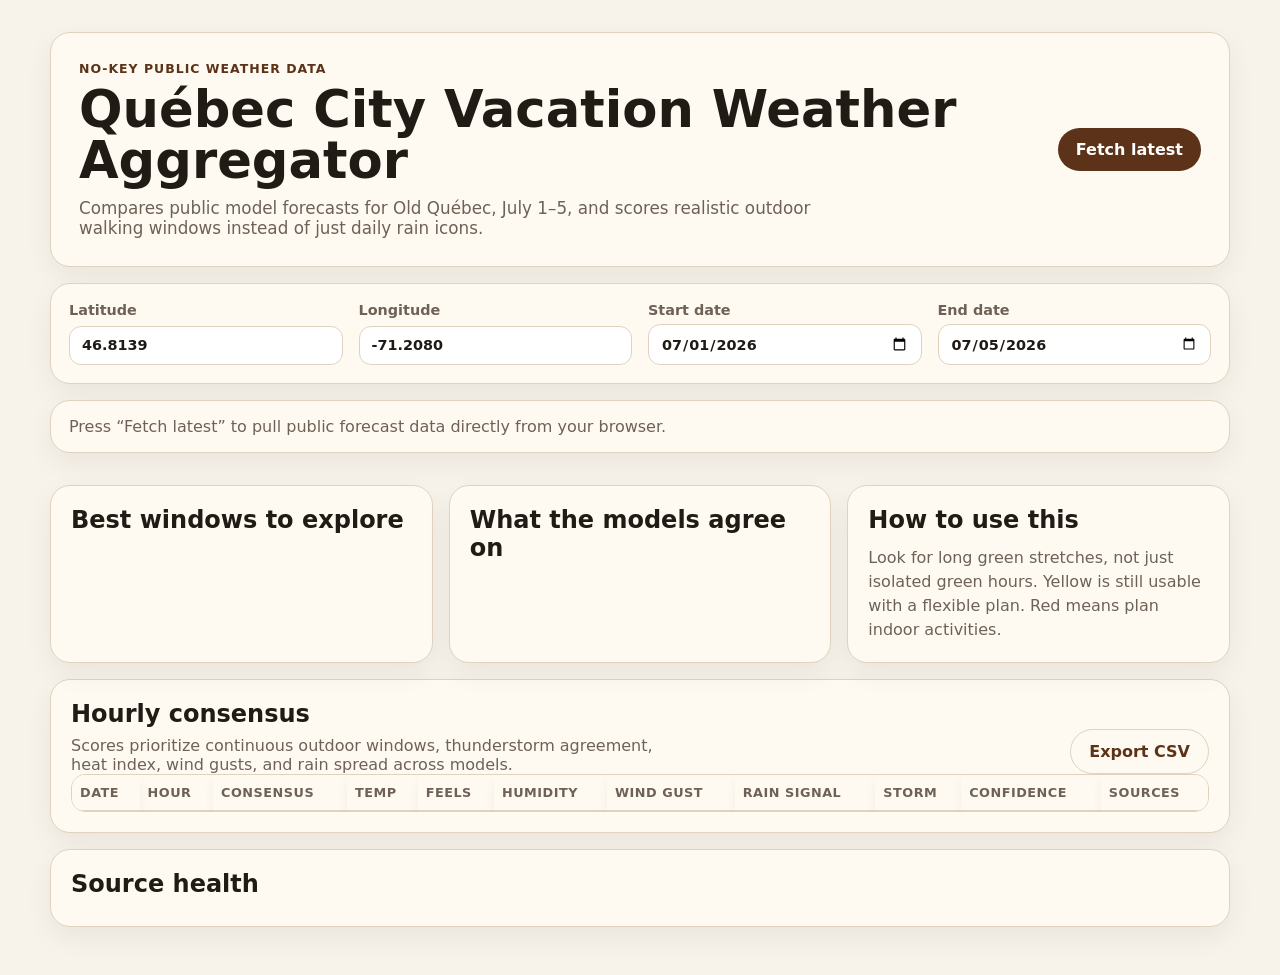
==== index.html @ 6f470f9b "first" ====
<!doctype html>
<html lang="en">
  <head>
    <meta charset="utf-8" />
    <meta name="viewport" content="width=device-width, initial-scale=1" />
    <title>Québec City Weather Aggregator</title>
    <link rel="stylesheet" href="styles.css" />
  </head>
  <body>
    <main class="app">
      <header class="hero">
        <div>
          <p class="eyebrow">No-key public weather data</p>
          <h1>Québec City Vacation Weather Aggregator</h1>
          <p class="lede">
            Compares public model forecasts for Old Québec, July 1–5, and scores
            realistic outdoor walking windows instead of just daily rain icons.
          </p>
        </div>
        <button id="refreshButton" type="button">Fetch latest</button>
      </header>

      <section class="controls" aria-label="Forecast controls">
        <label>
          Latitude
          <input id="latitude" type="number" step="0.0001" value="46.8139" />
        </label>
        <label>
          Longitude
          <input id="longitude" type="number" step="0.0001" value="-71.2080" />
        </label>
        <label>
          Start date
          <input id="startDate" type="date" value="2026-07-01" />
        </label>
        <label>
          End date
          <input id="endDate" type="date" value="2026-07-05" />
        </label>
      </section>

      <section class="notice" id="status" role="status">
        Press “Fetch latest” to pull public forecast data directly from your browser.
      </section>

      <section class="summaryGrid" id="summaryGrid" aria-live="polite"></section>

      <section class="insightGrid" aria-live="polite">
        <section class="panel compactPanel">
          <h2>Best windows to explore</h2>
          <ul id="bestWindows" class="insightList"></ul>
        </section>
        <section class="panel compactPanel">
          <h2>What the models agree on</h2>
          <ul id="modelAgreement" class="insightList"></ul>
        </section>
        <section class="panel compactPanel">
          <h2>How to use this</h2>
          <p class="helpText">
            Look for long green stretches, not just isolated green hours. Yellow is
            still usable with a flexible plan. Red means plan indoor activities.
          </p>
        </section>
      </section>

      <section class="panel">
        <div class="panelHeader">
          <div>
            <h2>Hourly consensus</h2>
            <p>
              Scores prioritize continuous outdoor windows, thunderstorm agreement,
              heat index, wind gusts, and rain spread across models.
            </p>
          </div>
          <button id="exportButton" type="button" class="secondaryButton">Export CSV</button>
        </div>
        <div class="tableWrap">
          <table id="hourlyTable">
            <thead>
              <tr>
                <th>Date</th>
                <th>Hour</th>
                <th>Consensus</th>
                <th>Temp</th>
                <th>Feels</th>
                <th>Humidity</th>
                <th>Wind gust</th>
                <th>Rain signal</th>
                <th>Storm</th>
                <th>Confidence</th>
                <th>Sources</th>
              </tr>
            </thead>
            <tbody></tbody>
          </table>
        </div>
      </section>

      <section class="panel">
        <h2>Source health</h2>
        <ul id="sourceHealth" class="sourceHealth"></ul>
      </section>
    </main>

    <script src="app.js"></script>
  </body>
</html>
---- styles.css ----
:root {
  color-scheme: light dark;
  --bg: #f7f3eb;
  --card: #fffaf1;
  --text: #211b16;
  --muted: #6e6257;
  --border: #dfd2bf;
  --excellent: #cbf3d7;
  --good: #e1f5cf;
  --marginal: #fff0bd;
  --poor: #ffd6cc;
  --accent: #5c3218;
}

* { box-sizing: border-box; }

body {
  margin: 0;
  font-family: ui-sans-serif, system-ui, -apple-system, BlinkMacSystemFont, "Segoe UI", sans-serif;
  background: var(--bg);
  color: var(--text);
}

.app {
  width: min(1180px, calc(100% - 32px));
  margin: 0 auto;
  padding: 32px 0 48px;
}

.hero,
.panel,
.controls,
.notice {
  background: var(--card);
  border: 1px solid var(--border);
  border-radius: 20px;
  box-shadow: 0 10px 28px rgb(0 0 0 / 0.06);
}

.hero {
  display: flex;
  align-items: center;
  justify-content: space-between;
  gap: 24px;
  padding: 28px;
}

.eyebrow {
  margin: 0 0 8px;
  color: var(--accent);
  font-size: 0.78rem;
  font-weight: 700;
  letter-spacing: 0.08em;
  text-transform: uppercase;
}

h1, h2, p { margin-top: 0; }
h1 { margin-bottom: 12px; font-size: clamp(2rem, 4vw, 3.5rem); line-height: 1; }
h2 { margin-bottom: 8px; }
.lede { max-width: 780px; margin-bottom: 0; color: var(--muted); font-size: 1.05rem; }

button {
  border: 0;
  border-radius: 999px;
  background: var(--accent);
  color: white;
  cursor: pointer;
  font: inherit;
  font-weight: 700;
  padding: 12px 18px;
  white-space: nowrap;
}

button:disabled { cursor: progress; opacity: 0.7; }

.controls {
  display: grid;
  grid-template-columns: repeat(4, minmax(0, 1fr));
  gap: 16px;
  margin-top: 16px;
  padding: 18px;
}

label {
  display: grid;
  gap: 6px;
  color: var(--muted);
  font-size: 0.9rem;
  font-weight: 650;
}

input {
  width: 100%;
  border: 1px solid var(--border);
  border-radius: 12px;
  background: white;
  color: #1f1a15;
  font: inherit;
  padding: 10px 12px;
}

.notice {
  margin-top: 16px;
  padding: 16px 18px;
  color: var(--muted);
}

.summaryGrid {
  display: grid;
  grid-template-columns: repeat(auto-fit, minmax(210px, 1fr));
  gap: 16px;
  margin-top: 16px;
}

.dayCard {
  border: 1px solid var(--border);
  border-radius: 18px;
  background: var(--card);
  padding: 18px;
}

.dayCard.excellent { background: var(--excellent); }
.dayCard.good { background: var(--good); }
.dayCard.marginal { background: var(--marginal); }
.dayCard.poor { background: var(--poor); }

.dayCard h3 { margin: 0 0 8px; }
.score { font-size: 2rem; font-weight: 800; margin-bottom: 4px; }
.dayLabel { font-weight: 800; margin-bottom: 12px; }
.meta { color: var(--muted); font-size: 0.92rem; line-height: 1.45; }
.periodBars { display: grid; gap: 8px; margin: 12px 0 14px; }
.periodRow { display: grid; grid-template-columns: 72px 1fr 34px; align-items: center; gap: 8px; font-size: 0.82rem; color: var(--muted); }
meter { width: 100%; height: 12px; }
.subtle { color: var(--muted); font-size: 0.78rem; }

.panel { margin-top: 16px; padding: 20px; }
.panelHeader { display: flex; justify-content: space-between; gap: 24px; align-items: end; }
.panelHeader p { color: var(--muted); max-width: 620px; margin-bottom: 0; }
.tableWrap { overflow-x: auto; }

.tableWrap thead th {
  position: sticky;
  top: 0;
  z-index: 2;
  background: var(--card);
  box-shadow: 0 1px 0 var(--border), 0 6px 12px rgb(0 0 0 / 0.05);
}


table {
  width: 100%;
  border-collapse: collapse;
  font-size: 0.9rem;
}

th, td {
  border-bottom: 1px solid var(--border);
  padding: 10px 8px;
  text-align: left;
  vertical-align: top;
}

th { color: var(--muted); font-size: 0.8rem; text-transform: uppercase; letter-spacing: 0.04em; }
tr.excellent td { background: color-mix(in srgb, var(--excellent) 45%, transparent); }
tr.good td { background: color-mix(in srgb, var(--good) 45%, transparent); }
tr.marginal td { background: color-mix(in srgb, var(--marginal) 42%, transparent); }
tr.poor td { background: color-mix(in srgb, var(--poor) 38%, transparent); }

.sourceHealth { margin: 0; padding-left: 20px; color: var(--muted); }
.sourceHealth li { margin: 8px 0; }

@media (max-width: 760px) {
  .hero, .panelHeader { align-items: stretch; flex-direction: column; }
  .controls { grid-template-columns: 1fr 1fr; }
}

.planLine {
  margin: 10px 0 12px;
  color: var(--text);
  font-size: 0.9rem;
  line-height: 1.35;
}

.sourceDetails summary {
  cursor: pointer;
  color: var(--accent);
  font-weight: 700;
}

.sourceDetails div {
  margin-top: 6px;
  color: var(--muted);
  font-size: 0.78rem;
  line-height: 1.35;
}

.insightGrid {
  display: grid;
  grid-template-columns: repeat(3, minmax(0, 1fr));
  gap: 16px;
  margin-top: 16px;
}

.compactPanel {
  margin-top: 0;
}

.insightList {
  display: grid;
  gap: 10px;
  margin: 14px 0 0;
  padding-left: 0;
  list-style: none;
}

.insightList li {
  display: grid;
  gap: 2px;
  color: var(--muted);
  line-height: 1.35;
}

.insightList strong {
  color: var(--text);
}

.insightList em {
  color: var(--accent);
  font-style: normal;
  font-weight: 750;
}

.helpText {
  color: var(--muted);
  line-height: 1.5;
  margin: 12px 0 0;
}

.secondaryButton {
  background: transparent;
  color: var(--accent);
  border: 1px solid var(--border);
}

.tableWrap {
  max-height: 72vh;
  overflow: auto;
  border: 1px solid var(--border);
  border-radius: 14px;
}

table {
  border-collapse: separate;
  border-spacing: 0;
}

thead th {
  position: sticky;
  top: 0;
  z-index: 5;
  background: color-mix(in srgb, var(--card) 96%, white);
  backdrop-filter: blur(8px);
  box-shadow: 0 1px 0 var(--border), 0 6px 14px rgb(0 0 0 / 0.08);
}

thead th:first-child,
tbody td:first-child {
  position: sticky;
  left: 0;
  z-index: 3;
}

thead th:first-child {
  z-index: 6;
}

tbody td:first-child {
  background: inherit;
  box-shadow: 1px 0 0 var(--border);
}

@media (max-width: 900px) {
  .insightGrid { grid-template-columns: 1fr; }
}
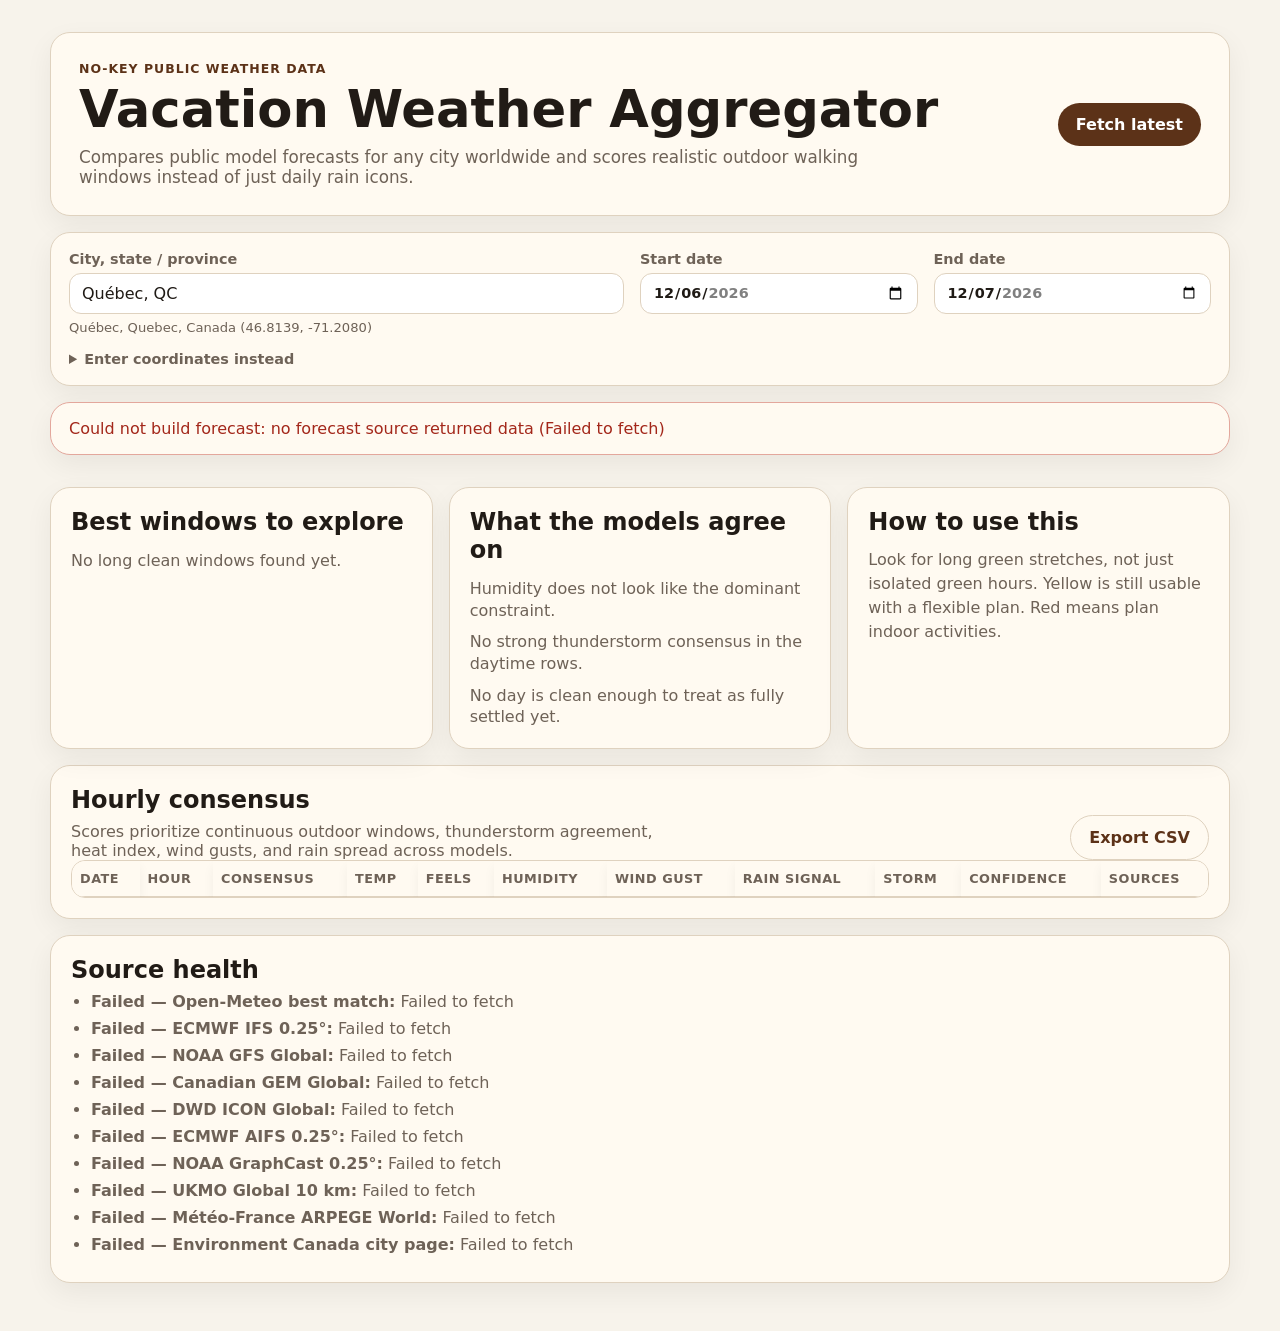
==== commit 4c0e299e: "Fix forecast fetching and generalize to any city - Default the date range to today and tomorrow; the" ====
--- a/index.html
+++ b/index.html
@@ -3,7 +3,7 @@
   <head>
     <meta charset="utf-8" />
     <meta name="viewport" content="width=device-width, initial-scale=1" />
-    <title>Québec City Weather Aggregator</title>
+    <title>Québec · Weather Aggregator</title>
     <link rel="stylesheet" href="styles.css" />
   </head>
   <body>
@@ -11,9 +11,9 @@
       <header class="hero">
         <div>
           <p class="eyebrow">No-key public weather data</p>
-          <h1>Québec City Vacation Weather Aggregator</h1>
+          <h1>Vacation Weather Aggregator</h1>
           <p class="lede">
-            Compares public model forecasts for Old Québec, July 1–5, and scores
+            Compares public model forecasts for any city worldwide and scores
             realistic outdoor walking windows instead of just daily rain icons.
           </p>
         </div>
@@ -21,26 +21,47 @@
       </header>
 
       <section class="controls" aria-label="Forecast controls">
-        <label>
-          Latitude
-          <input id="latitude" type="number" step="0.0001" value="46.8139" />
-        </label>
-        <label>
-          Longitude
-          <input id="longitude" type="number" step="0.0001" value="-71.2080" />
-        </label>
+        <div class="locationField">
+          <label for="locationInput">City, state / province</label>
+          <input
+            id="locationInput"
+            type="text"
+            value="Québec, QC"
+            placeholder="e.g. Burlington, VT"
+            autocomplete="off"
+            role="combobox"
+            aria-autocomplete="list"
+            aria-expanded="false"
+            aria-controls="locationSuggestions"
+          />
+          <ul id="locationSuggestions" class="suggestions" role="listbox" hidden></ul>
+          <p id="locationResolved" class="resolved">Québec, Quebec, Canada (46.8139, -71.2080)</p>
+        </div>
         <label>
           Start date
-          <input id="startDate" type="date" value="2026-07-01" />
+          <input id="startDate" type="date" />
         </label>
         <label>
           End date
-          <input id="endDate" type="date" value="2026-07-05" />
+          <input id="endDate" type="date" />
         </label>
+        <details class="coordinates">
+          <summary>Enter coordinates instead</summary>
+          <div class="coordinateInputs">
+            <label>
+              Latitude
+              <input id="latitude" type="number" step="0.0001" min="-90" max="90" value="46.8139" />
+            </label>
+            <label>
+              Longitude
+              <input id="longitude" type="number" step="0.0001" min="-180" max="180" value="-71.2080" />
+            </label>
+          </div>
+        </details>
       </section>
 
       <section class="notice" id="status" role="status">
-        Press “Fetch latest” to pull public forecast data directly from your browser.
+        Loading forecast…
       </section>
 
       <section class="summaryGrid" id="summaryGrid" aria-live="polite"></section>
--- a/styles.css
+++ b/styles.css
@@ -75,11 +75,70 @@
 
 .controls {
   display: grid;
-  grid-template-columns: repeat(4, minmax(0, 1fr));
+  grid-template-columns: 2fr 1fr 1fr;
+  align-items: start;
   gap: 16px;
   margin-top: 16px;
   padding: 18px;
 }
+
+.locationField {
+  position: relative;
+  display: grid;
+  gap: 6px;
+}
+
+.suggestions {
+  position: absolute;
+  top: 68px;
+  left: 0;
+  right: 0;
+  z-index: 10;
+  margin: 0;
+  padding: 6px;
+  list-style: none;
+  background: white;
+  color: #1f1a15;
+  border: 1px solid var(--border);
+  border-radius: 12px;
+  box-shadow: 0 10px 28px rgb(0 0 0 / 0.14);
+  max-height: 280px;
+  overflow-y: auto;
+}
+
+.suggestions li {
+  padding: 8px 10px;
+  border-radius: 8px;
+  cursor: pointer;
+}
+
+.suggestions li[aria-selected="true"],
+.suggestions li:hover { background: #f1e6d4; }
+
+.resolved {
+  margin: 0;
+  color: var(--muted);
+  font-size: 0.82rem;
+}
+
+.resolved.error { color: #a3271a; font-weight: 650; }
+
+.coordinates {
+  grid-column: 1 / -1;
+  color: var(--muted);
+  font-size: 0.9rem;
+}
+
+.coordinates summary { cursor: pointer; font-weight: 650; }
+
+.coordinateInputs {
+  display: grid;
+  grid-template-columns: repeat(2, minmax(0, 220px));
+  gap: 16px;
+  margin-top: 12px;
+}
+
+.notice.error { color: #a3271a; border-color: #e3a79c; }
 
 label {
   display: grid;
@@ -172,6 +231,7 @@
 @media (max-width: 760px) {
   .hero, .panelHeader { align-items: stretch; flex-direction: column; }
   .controls { grid-template-columns: 1fr 1fr; }
+  .locationField { grid-column: 1 / -1; }
 }
 
 .planLine {
